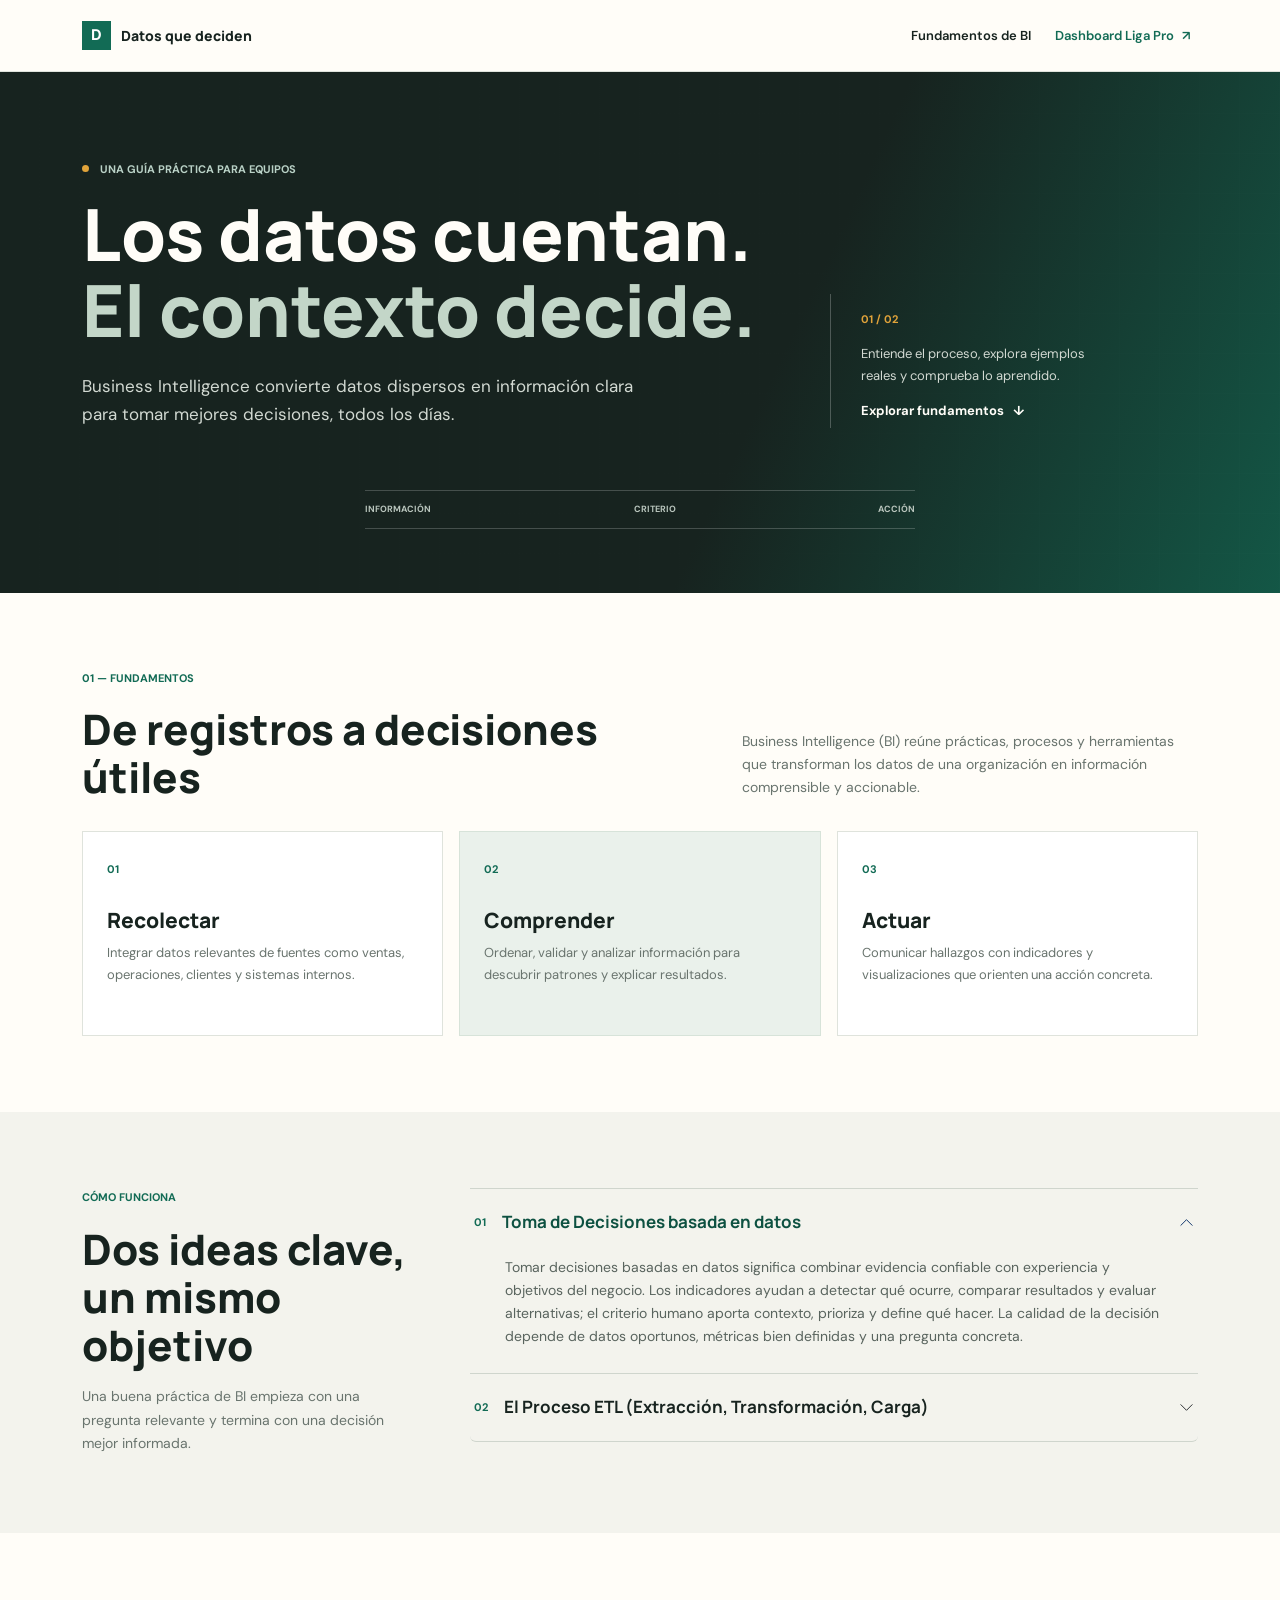
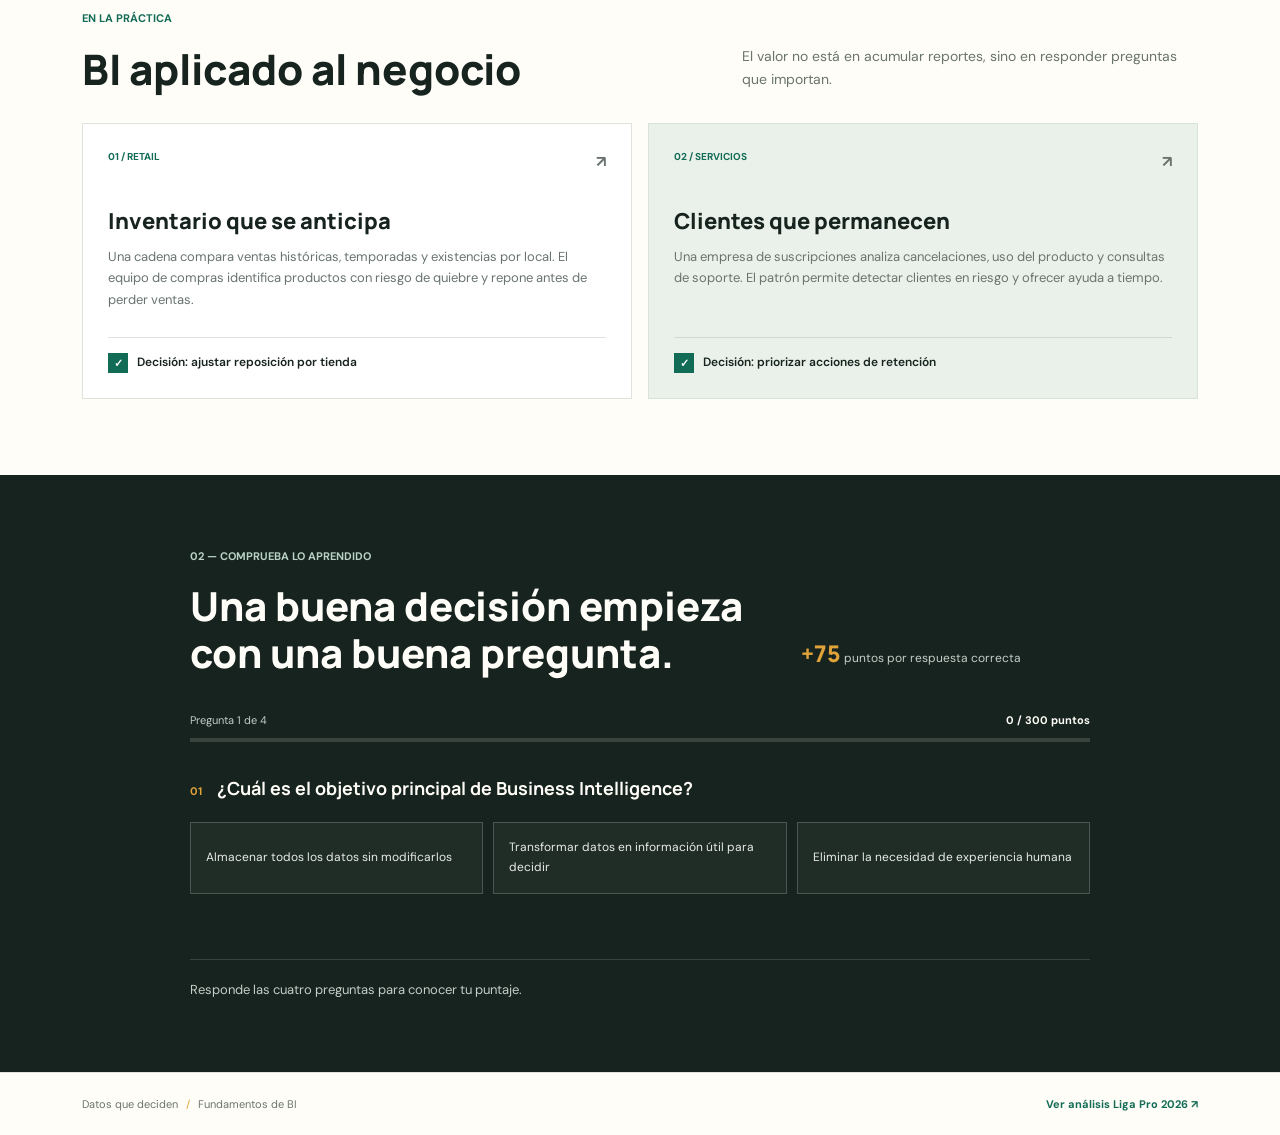
==== index.html @ 2548e0d4 "versión 1 del sitio web BI" ====
<!doctype html>
<html lang="es">
<head>
	<meta charset="utf-8">
	<meta name="viewport" content="width=device-width, initial-scale=1">
	<meta name="description" content="Aprende los fundamentos de Business Intelligence y pon a prueba tus conocimientos.">
	<title>Fundamentos de BI | Datos que deciden</title>
	<link rel="preconnect" href="https://fonts.googleapis.com">
	<link rel="preconnect" href="https://fonts.gstatic.com" crossorigin>
	<link href="https://fonts.googleapis.com/css2?family=DM+Sans:wght@400;500;600;700&family=Manrope:wght@400;500;600;700;800&display=swap" rel="stylesheet">
	<link href="https://cdn.jsdelivr.net/npm/bootstrap@5.3.3/dist/css/bootstrap.min.css" rel="stylesheet">
	<link href="css/style.css" rel="stylesheet">
</head>
<body>
	<!-- Navegación común para conectar teoría y análisis práctico. -->
	<nav class="navbar navbar-expand-lg site-nav">
		<div class="container">
			<a class="navbar-brand brand-mark" href="index.html"><span class="brand-symbol" aria-hidden="true">D</span> Datos que deciden</a>
			<button class="navbar-toggler" type="button" data-bs-toggle="collapse" data-bs-target="#mainNavigation" aria-controls="mainNavigation" aria-expanded="false" aria-label="Abrir navegación"><span class="navbar-toggler-icon"></span></button>
			<div class="collapse navbar-collapse" id="mainNavigation"><div class="navbar-nav ms-auto align-items-lg-center gap-lg-2">
				<a class="nav-link active" aria-current="page" href="index.html">Fundamentos de BI</a>
				<a class="nav-link nav-cta" href="dashboard.html">Dashboard Liga Pro <span aria-hidden="true">↗</span></a>
			</div></div>
		</div>
	</nav>

	<main>
		<!-- Apertura de la guía y orientación hacia los contenidos. -->
		<header class="hero-band">
			<div class="container hero-content">
				<p class="eyebrow"><span class="eyebrow-dot"></span> Una guía práctica para equipos</p>
				<div class="row align-items-end g-4">
					<div class="col-lg-8">
						<h1>Los datos cuentan.<br><span>El contexto decide.</span></h1>
						<p class="hero-copy">Business Intelligence convierte datos dispersos en información clara para tomar mejores decisiones, todos los días.</p>
					</div>
					<div class="col-lg-4 hero-aside"><span class="hero-index">01 / 02</span><p>Entiende el proceso, explora ejemplos reales y comprueba lo aprendido.</p><a class="text-link" href="#fundamentos">Explorar fundamentos <span aria-hidden="true">↓</span></a></div>
				</div>
			</div>
			<div class="hero-ruler" aria-hidden="true"><span>INFORMACIÓN</span><span>CRITERIO</span><span>ACCIÓN</span></div>
		</header>

		<!-- Vista general: recolectar, comprender y activar los datos. -->
		<section class="section-pad" id="fundamentos">
			<div class="container">
				<div class="section-heading row align-items-end g-3">
					<div class="col-lg-7"><p class="eyebrow">01 — Fundamentos</p><h2>De registros a decisiones útiles</h2></div>
					<p class="col-lg-5 section-intro">Business Intelligence (BI) reúne prácticas, procesos y herramientas que transforman los datos de una organización en información comprensible y accionable.</p>
				</div>
				<div class="row g-3 overview-grid">
					<div class="col-md-4"><article class="concept-card"><span class="concept-number">01</span><h3>Recolectar</h3><p>Integrar datos relevantes de fuentes como ventas, operaciones, clientes y sistemas internos.</p></article></div>
					<div class="col-md-4"><article class="concept-card concept-card-accent"><span class="concept-number">02</span><h3>Comprender</h3><p>Ordenar, validar y analizar información para descubrir patrones y explicar resultados.</p></article></div>
					<div class="col-md-4"><article class="concept-card"><span class="concept-number">03</span><h3>Actuar</h3><p>Comunicar hallazgos con indicadores y visualizaciones que orienten una acción concreta.</p></article></div>
				</div>
			</div>
		</section>

		<!-- Acordeón para profundizar en decisiones basadas en datos y ETL. -->
		<section class="section-pad section-tint" aria-labelledby="claves-title">
			<div class="container"><div class="row g-5">
				<div class="col-lg-4"><p class="eyebrow">Cómo funciona</p><h2 id="claves-title">Dos ideas clave, un mismo objetivo</h2><p class="section-intro mt-3">Una buena práctica de BI empieza con una pregunta relevante y termina con una decisión mejor informada.</p></div>
				<div class="col-lg-8"><div class="accordion bi-accordion" id="biAccordion">
					<div class="accordion-item">
						<h3 class="accordion-header" id="headingDecision"><button class="accordion-button" type="button" data-bs-toggle="collapse" data-bs-target="#decisionPanel" aria-expanded="true" aria-controls="decisionPanel"><span class="accordion-number">01</span> Toma de Decisiones basada en datos</button></h3>
						<div id="decisionPanel" class="accordion-collapse collapse show" aria-labelledby="headingDecision" data-bs-parent="#biAccordion"><div class="accordion-body">Tomar decisiones basadas en datos significa combinar evidencia confiable con experiencia y objetivos del negocio. Los indicadores ayudan a detectar qué ocurre, comparar resultados y evaluar alternativas; el criterio humano aporta contexto, prioriza y define qué hacer. La calidad de la decisión depende de datos oportunos, métricas bien definidas y una pregunta concreta.</div></div>
					</div>
					<div class="accordion-item">
						<h3 class="accordion-header" id="headingEtl"><button class="accordion-button collapsed" type="button" data-bs-toggle="collapse" data-bs-target="#etlPanel" aria-expanded="false" aria-controls="etlPanel"><span class="accordion-number">02</span> El Proceso ETL (Extracción, Transformación, Carga)</button></h3>
						<div id="etlPanel" class="accordion-collapse collapse" aria-labelledby="headingEtl" data-bs-parent="#biAccordion"><div class="accordion-body">
							<p>ETL prepara información de distintas fuentes para que pueda analizarse de forma coherente:</p>
							<ul class="etl-list mb-0"><li><strong>Extracción:</strong> se obtienen datos de sistemas como un CRM, archivos o bases transaccionales.</li><li><strong>Transformación:</strong> se corrigen inconsistencias, se normalizan formatos y se aplican reglas de negocio.</li><li><strong>Carga:</strong> los datos procesados se guardan en un destino analítico, como un almacén de datos.</li></ul>
							<p class="mt-3 mb-0">El resultado es una fuente más ordenada, comparable y útil para reportes y análisis.</p>
						</div></div>
					</div>
				</div></div>
			</div></div>
		</section>

		<!-- Dos ejemplos empresariales conectan BI con decisiones cotidianas. -->
		<section class="section-pad" aria-labelledby="ejemplos-title">
			<div class="container">
				<div class="section-heading row align-items-end g-3"><div class="col-lg-7"><p class="eyebrow">En la práctica</p><h2 id="ejemplos-title">BI aplicado al negocio</h2></div><p class="col-lg-5 section-intro">El valor no está en acumular reportes, sino en responder preguntas que importan.</p></div>
				<div class="row g-3 example-grid">
					<div class="col-md-6"><article class="example-card"><div class="example-topline"><span>01 / RETAIL</span><span aria-hidden="true">↗</span></div><h3>Inventario que se anticipa</h3><p>Una cadena compara ventas históricas, temporadas y existencias por local. El equipo de compras identifica productos con riesgo de quiebre y repone antes de perder ventas.</p><div class="example-result"><span class="result-mark" aria-hidden="true">✓</span> Decisión: ajustar reposición por tienda</div></article></div>
					<div class="col-md-6"><article class="example-card example-card-green"><div class="example-topline"><span>02 / SERVICIOS</span><span aria-hidden="true">↗</span></div><h3>Clientes que permanecen</h3><p>Una empresa de suscripciones analiza cancelaciones, uso del producto y consultas de soporte. El patrón permite detectar clientes en riesgo y ofrecer ayuda a tiempo.</p><div class="example-result"><span class="result-mark" aria-hidden="true">✓</span> Decisión: priorizar acciones de retención</div></article></div>
				</div>
			</div>
		</section>

		<!-- El script quiz.js valida respuestas, entrega puntos y gestiona reinicios. -->
		<section class="quiz-section" id="cuestionario" aria-labelledby="quiz-title">
			<div class="container"><div class="quiz-shell">
				<div class="quiz-heading row align-items-end g-3"><div class="col-lg-8"><p class="eyebrow">02 — Comprueba lo aprendido</p><h2 id="quiz-title">Una buena decisión empieza con una buena pregunta.</h2></div><p class="col-lg-4 quiz-points"><span>+75</span> puntos por respuesta correcta</p></div>
				<div class="quiz-progress-wrap"><div class="d-flex justify-content-between quiz-progress-label"><span id="progressText">Pregunta 1 de 4</span><span id="scoreText">0 / 300 puntos</span></div><div class="progress" role="progressbar" aria-label="Progreso del cuestionario" aria-valuemin="0" aria-valuemax="4" aria-valuenow="0"><div class="progress-bar" id="quizProgress" style="width: 0%"></div></div></div>
				<div id="quizQuestions" class="quiz-questions">
					<fieldset class="quiz-question" data-question="0"><legend><span class="question-number">01</span> ¿Cuál es el objetivo principal de Business Intelligence?</legend><div class="answer-list"><button class="answer-option" type="button" data-answer="a">Almacenar todos los datos sin modificarlos</button><button class="answer-option" type="button" data-answer="b">Transformar datos en información útil para decidir</button><button class="answer-option" type="button" data-answer="c">Eliminar la necesidad de experiencia humana</button></div><p class="answer-feedback" aria-live="polite"></p></fieldset>
					<fieldset class="quiz-question" data-question="1" hidden><legend><span class="question-number">02</span> ¿Qué ocurre durante la fase de transformación en ETL?</legend><div class="answer-list"><button class="answer-option" type="button" data-answer="a">Se corrigen y estandarizan los datos</button><button class="answer-option" type="button" data-answer="b">Se visualizan los resultados finales</button><button class="answer-option" type="button" data-answer="c">Se extraen los datos de sus fuentes</button></div><p class="answer-feedback" aria-live="polite"></p></fieldset>
					<fieldset class="quiz-question" data-question="2" hidden><legend><span class="question-number">03</span> ¿Qué aporta el criterio humano a una decisión basada en datos?</legend><div class="answer-list"><button class="answer-option" type="button" data-answer="a">Reemplaza la necesidad de métricas</button><button class="answer-option" type="button" data-answer="b">Agrega contexto y define prioridades</button><button class="answer-option" type="button" data-answer="c">Garantiza que todos los datos sean correctos</button></div><p class="answer-feedback" aria-live="polite"></p></fieldset>
					<fieldset class="quiz-question" data-question="3" hidden><legend><span class="question-number">04</span> ¿Qué decisión podría apoyar un análisis BI en retail?</legend><div class="answer-list"><button class="answer-option" type="button" data-answer="a">Cambiar todos los precios cada día</button><button class="answer-option" type="button" data-answer="b">Reponer productos según ventas y existencias</button><button class="answer-option" type="button" data-answer="c">Evitar medir el comportamiento de ventas</button></div><p class="answer-feedback" aria-live="polite"></p></fieldset>
				</div>
				<div class="quiz-footer d-flex flex-wrap align-items-center justify-content-between gap-3"><p id="quizResult" class="quiz-result mb-0" aria-live="polite">Responde las cuatro preguntas para conocer tu puntaje.</p><button type="button" class="btn btn-quiz" id="restartQuiz" hidden>Volver a intentarlo <span aria-hidden="true">↻</span></button></div>
			</div></div>
		</section>
	</main>

	<!-- Pie de página y carga de Bootstrap y la lógica del cuestionario. -->
	<footer class="site-footer"><div class="container d-flex flex-wrap justify-content-between gap-2"><span>Datos que deciden <span class="footer-separator">/</span> Fundamentos de BI</span><a href="dashboard.html">Ver análisis Liga Pro 2026 <span aria-hidden="true">↗</span></a></div></footer>
	<script src="https://cdn.jsdelivr.net/npm/bootstrap@5.3.3/dist/js/bootstrap.bundle.min.js"></script>
	<script src="js/quiz.js"></script>
</body>
</html>
---- css/style.css ----
:root {
  --ink: #17231f;
  --muted: #69746e;
  --paper: #fffdf8;
  --surface: #f3f3ed;
  --line: #dfe3dc;
  --green: #126b55;
  --green-dark: #0d5141;
  --red: #d9432f;
  --gold: #e0a33a;
  --font-display: 'Manrope', sans-serif;
  --font-body: 'DM Sans', sans-serif;
}

* { box-sizing: border-box; }
html { scroll-behavior: smooth; }
body { background: var(--paper); color: var(--ink); font-family: var(--font-body); font-size: 15px; line-height: 1.65; }
h1, h2, h3, .navbar-brand { font-family: var(--font-display); }

/* Navegación común y firma visual del sitio. */
.site-nav { min-height: 72px; background: var(--paper); border-bottom: 1px solid var(--line); }
.brand-mark { display: inline-flex; align-items: center; gap: 10px; color: var(--ink); font-size: 14px; font-weight: 800; }
.brand-mark:hover { color: var(--green); }
.brand-symbol { display: inline-grid; width: 29px; height: 29px; place-items: center; background: var(--green); color: white; font-family: var(--font-display); font-size: 15px; font-weight: 800; }
.site-nav .nav-link { padding: 10px 13px; color: var(--muted); font-size: 13px; font-weight: 600; }
.site-nav .nav-link:hover, .site-nav .nav-link.active { color: var(--ink); }
.site-nav .nav-cta { color: var(--green); }
.site-nav .nav-cta span { margin-left: 5px; }

/* Banda editorial de apertura y sus elementos de orientación. */
.hero-band { position: relative; overflow: hidden; padding: 88px 0 64px; background-color: #17231f; background-image: linear-gradient(115deg, rgba(23,35,31,.98) 10%, rgba(23,35,31,.92) 60%, rgba(18,107,85,.72)), repeating-linear-gradient(0deg, transparent, transparent 39px, rgba(255,255,255,.045) 40px), repeating-linear-gradient(90deg, transparent, transparent 39px, rgba(255,255,255,.045) 40px); color: var(--paper); }
.hero-content { position: relative; z-index: 1; }
.eyebrow { margin: 0 0 18px; color: var(--green); font-size: 11px; font-weight: 700; letter-spacing: 0; text-transform: uppercase; }
.hero-band .eyebrow, .dashboard-header .eyebrow, .quiz-shell .eyebrow { color: #b9d1c6; }
.eyebrow-dot { display: inline-block; width: 7px; height: 7px; margin: 0 8px 1px 0; border-radius: 50%; background: var(--gold); }
.hero-band h1 { max-width: 800px; margin: 0; font-size: 72px; font-weight: 800; line-height: 1.06; }
.hero-band h1 span { color: #c3d6c8; }
.hero-copy { max-width: 590px; margin: 23px 0 0; color: #d2d9d2; font-size: 17px; }
.hero-aside { padding: 12px 8px 5px 30px; border-left: 1px solid rgba(255,255,255,.24); }
.hero-index { color: var(--gold); font-size: 11px; font-weight: 700; }
.hero-aside p { max-width: 250px; margin: 12px 0; color: #d2d9d2; font-size: 13px; }
.text-link { color: var(--paper); font-size: 13px; font-weight: 700; text-decoration: none; }
.text-link:hover { color: #c3d6c8; }
.text-link span { margin-left: 6px; }
.hero-ruler { display: flex; justify-content: space-between; max-width: 550px; margin: 62px auto 0; padding: 11px 0; border-top: 1px solid rgba(255,255,255,.2); border-bottom: 1px solid rgba(255,255,255,.2); color: #b9c5bd; font-size: 9px; font-weight: 700; letter-spacing: 0; }

/* Secciones teóricas, tarjetas y acordeón de Bootstrap. */
.section-pad { padding: 76px 0; }
.section-tint { background: var(--surface); }
.section-heading { margin-bottom: 30px; }
.section-heading h2, .section-tint h2 { max-width: 620px; margin: 0; font-size: 42px; font-weight: 800; line-height: 1.15; }
.section-intro { margin-bottom: 2px; color: var(--muted); font-size: 14px; }
.concept-card { height: 100%; min-height: 205px; padding: 24px; border: 1px solid var(--line); background: white; }
.concept-card-accent { border-color: #d7e3d9; background: #eaf1eb; }
.concept-number { color: var(--green); font-size: 11px; font-weight: 700; }
.concept-card h3 { margin: 27px 0 9px; font-size: 21px; font-weight: 800; }
.concept-card p { max-width: 300px; margin: 0; color: var(--muted); font-size: 13px; }
.bi-accordion { border-top: 1px solid #cfd5cd; }
.bi-accordion .accordion-item { border: 0; border-bottom: 1px solid #cfd5cd; background: transparent; }
.bi-accordion .accordion-button { gap: 16px; padding: 23px 4px; background: transparent; box-shadow: none; color: var(--ink); font-family: var(--font-display); font-size: 17px; font-weight: 700; }
.bi-accordion .accordion-button:not(.collapsed) { color: var(--green-dark); }
.bi-accordion .accordion-button::after { width: 15px; height: 15px; background-size: 15px; }
.accordion-number { color: var(--green); font-family: var(--font-body); font-size: 11px; }
.bi-accordion .accordion-body { padding: 0 35px 25px; color: #59645e; font-size: 14px; }
.etl-list { padding-left: 20px; }
.etl-list li { margin-top: 8px; }
.etl-list strong { color: var(--ink); }
.example-card { height: 100%; padding: 25px; border: 1px solid var(--line); background: white; }
.example-card-green { border-color: #d7e3d9; background: #eaf1eb; }
.example-topline { display: flex; justify-content: space-between; color: var(--green); font-size: 10px; font-weight: 700; letter-spacing: 0; }
.example-topline span:last-child { color: var(--muted); font-size: 16px; }
.example-card h3 { margin: 32px 0 12px; font-size: 22px; font-weight: 800; }
.example-card p { min-height: 75px; color: var(--muted); font-size: 13px; }
.example-result { display: flex; align-items: center; gap: 9px; padding-top: 15px; border-top: 1px solid rgba(23,35,31,.12); color: var(--ink); font-size: 12px; font-weight: 600; }
.result-mark { display: inline-grid; width: 20px; height: 20px; place-items: center; background: var(--green); color: white; font-size: 11px; }

/* Cuestionario accesible, con estados visuales diferenciados. */
.quiz-section { padding: 72px 0; background: #17231f; }
.quiz-shell { max-width: 900px; margin: 0 auto; }
.quiz-shell h2 { max-width: 650px; margin: 0; color: var(--paper); font-size: 40px; font-weight: 800; line-height: 1.17; }
.quiz-points { margin-bottom: 4px; color: #c4cec7; font-size: 12px; }
.quiz-points span { color: var(--gold); font-family: var(--font-display); font-size: 23px; font-weight: 800; }
.quiz-progress-wrap { margin: 34px 0 32px; }
.quiz-progress-label { margin-bottom: 9px; color: #c4cec7; font-size: 11px; }
.quiz-progress-label span:last-child { color: var(--paper); font-weight: 700; }
.quiz-progress-wrap .progress { height: 4px; border-radius: 0; background: #39443e; }
.quiz-progress-wrap .progress-bar { background: var(--gold); transition: width .35s ease; }
.quiz-question { margin: 0; padding: 0; border: 0; }
.quiz-question legend { float: none; width: auto; margin-bottom: 18px; color: var(--paper); font-family: var(--font-display); font-size: 18px; font-weight: 700; }
.question-number { display: inline-block; margin-right: 11px; color: var(--gold); font-family: var(--font-body); font-size: 11px; }
.answer-list { display: grid; grid-template-columns: repeat(3, minmax(0, 1fr)); gap: 10px; }
.answer-option { min-height: 72px; padding: 13px 15px; border: 1px solid #4a5750; border-radius: 0; background: #202d27; color: #e8ece8; text-align: left; font: inherit; font-size: 12px; transition: background-color .18s ease, border-color .18s ease; }
.answer-option:hover:not(:disabled) { border-color: #a9c4b5; background: #2b3b33; }
.answer-option:focus-visible { outline: 2px solid var(--gold); outline-offset: 2px; }
.answer-option:disabled { cursor: default; opacity: .72; }
.answer-option.answer-correct { border-color: #65b88b; background: #174c39; color: #e8fff1; opacity: 1; }
.answer-option.answer-incorrect { border-color: #e17868; background: #602f2a; color: #fff1ef; opacity: 1; }
.answer-feedback { min-height: 25px; margin: 11px 0 2px; font-size: 12px; }
.feedback-correct { color: #8cdaa9; }
.feedback-incorrect { color: #ff9e8e; }
.quiz-footer { margin-top: 27px; padding-top: 19px; border-top: 1px solid #39443e; }
.quiz-result { color: #c4cec7; font-size: 13px; }
.quiz-result-complete { color: var(--paper); font-weight: 700; }
.btn-quiz { border: 1px solid #a9c4b5; border-radius: 0; color: var(--paper); font-size: 12px; font-weight: 700; }
.btn-quiz:hover { border-color: var(--paper); background: var(--paper); color: var(--ink); }
.btn-quiz span { margin-left: 6px; }
.site-footer { padding: 22px 0; border-top: 1px solid var(--line); background: var(--paper); color: var(--muted); font-size: 11px; }
.site-footer a { color: var(--green); font-weight: 700; text-decoration: none; }
.site-footer a:hover { color: var(--green-dark); }
.footer-separator { padding: 0 5px; color: var(--gold); }

/* Estilos específicos del panel de análisis deportivo. */
.dashboard-page { background: #f4f4ef; }
.dashboard-header { padding: 38px 0 43px; background-color: #17231f; background-image: repeating-linear-gradient(0deg, transparent, transparent 39px, rgba(255,255,255,.035) 40px), repeating-linear-gradient(90deg, transparent, transparent 39px, rgba(255,255,255,.035) 40px); color: var(--paper); }
.dashboard-topline { display: flex; align-items: center; justify-content: space-between; gap: 16px; margin-bottom: 28px; }
.dashboard-header .eyebrow { margin: 0; }
.topline-divider { margin: 0 8px; color: #68766e; }
.data-badge { padding: 5px 8px; border: 1px solid rgba(224,163,58,.55); color: #f0c36e; font-size: 9px; font-weight: 700; letter-spacing: 0; white-space: nowrap; }
.data-badge span { margin-right: 5px; font-size: 7px; }
.dashboard-kicker { margin: 0 0 6px; color: #b9d1c6; font-size: 11px; font-weight: 700; letter-spacing: 0; }
.dashboard-kicker span { margin-left: 5px; color: var(--gold); }
.dashboard-header h1 { margin: 0; font-size: 50px; font-weight: 800; line-height: 1.1; }
.dashboard-subtitle { max-width: 580px; margin: 13px 0 0; color: #c4cec7; font-size: 14px; }
.dashboard-period { padding-left: 25px; border-left: 1px solid #435149; }
.dashboard-period span, .dashboard-period small { display: block; color: #aab8af; font-size: 10px; }
.dashboard-period strong { display: block; margin: 4px 0; color: var(--paper); font-family: var(--font-display); font-size: 15px; }
.dashboard-period strong span { display: inline; margin-left: 6px; color: var(--gold); font-size: 14px; }
.dashboard-content { padding-top: 28px; padding-bottom: 50px; }
.kpi-row { margin-bottom: 18px; }
.kpi-block { min-height: 120px; padding: 17px 18px; border-top: 2px solid var(--green); background: white; }
.kpi-label { display: block; color: var(--muted); font-size: 9px; font-weight: 700; letter-spacing: 0; }
.kpi-value { display: block; margin-top: 12px; color: var(--ink); font-family: var(--font-display); font-size: 21px; font-weight: 800; line-height: 1.15; }
.kpi-value small { color: var(--muted); font-family: var(--font-body); font-size: 12px; font-weight: 600; }
.kpi-note { display: block; margin-top: 7px; color: var(--muted); font-size: 10px; }
.trend-up { color: var(--green); font-weight: 700; }
.charts-grid { --bs-gutter-y: 14px; }
.chart-panel { height: 100%; padding: 20px; background: white; }
.chart-panel-large { min-height: 350px; }
.chart-heading { display: flex; align-items: flex-start; justify-content: space-between; gap: 10px; }
.chart-overline { margin: 0 0 5px; color: var(--green); font-size: 9px; font-weight: 700; letter-spacing: 0; }
.chart-heading h2 { margin: 0; font-size: 19px; font-weight: 800; }
.chart-unit { padding-top: 4px; color: var(--muted); font-size: 9px; font-weight: 700; white-space: nowrap; }
.chart-canvas-wrap { position: relative; width: 100%; }
.chart-bar-wrap, .chart-line-wrap { height: 235px; margin-top: 17px; }
.chart-footnote { margin: 12px 0 0; color: var(--muted); font-size: 10px; }
.probability-panel { min-height: 285px; }
.probability-content { margin-top: 5px; }
.chart-doughnut-wrap { width: min(100%, 215px); height: 190px; margin: 0 auto; }
.probability-legend { display: grid; grid-template-columns: repeat(2, minmax(0, 1fr)); column-gap: 24px; }
.legend-item { display: flex; align-items: center; gap: 9px; min-width: 0; padding: 10px 0; border-bottom: 1px solid #edf0ea; }
.legend-swatch { flex: 0 0 9px; width: 9px; height: 9px; background: var(--swatch-color); }
.legend-team { overflow: hidden; flex: 1; color: #56615b; font-size: 11px; text-overflow: ellipsis; white-space: nowrap; }
.legend-item strong { color: var(--ink); font-family: var(--font-display); font-size: 13px; }
.dashboard-disclaimer { margin: 17px 0 0; color: var(--muted); font-size: 10px; text-align: right; }

@media (max-width: 767.98px) {
  .hero-band { padding: 60px 0 42px; }
  .hero-band h1 { font-size: 42px; }
  .hero-copy { font-size: 15px; }
  .hero-aside { padding: 18px 0 0; border-top: 1px solid rgba(255,255,255,.24); border-left: 0; }
  .hero-aside p { max-width: 380px; }
  .hero-ruler { margin-top: 42px; }
  .section-pad { padding: 55px 0; }
  .section-heading h2, .section-tint h2 { font-size: 32px; }
  .concept-card { min-height: 180px; }
  .concept-card h3 { margin-top: 20px; }
  .bi-accordion .accordion-button { align-items: flex-start; font-size: 15px; }
  .bi-accordion .accordion-button::after { flex: 0 0 15px; margin-top: 4px; }
  .bi-accordion .accordion-body { padding-left: 29px; }
  .example-card p { min-height: 0; }
  .quiz-section { padding: 55px 0; }
  .quiz-shell h2 { font-size: 31px; }
  .answer-list { grid-template-columns: 1fr; gap: 8px; }
  .answer-option { min-height: 54px; }
  .dashboard-header { padding: 29px 0 33px; }
  .dashboard-topline { align-items: flex-start; }
  .dashboard-header h1 { font-size: 37px; }
  .dashboard-period { padding: 13px 0 0; border-top: 1px solid #435149; border-left: 0; }
  .kpi-block { min-height: 112px; padding: 13px; }
  .kpi-value { font-size: 17px; }
  .chart-panel-large { min-height: 325px; }
  .chart-bar-wrap, .chart-line-wrap { height: 218px; }
  .probability-legend { column-gap: 14px; }
  .dashboard-disclaimer { text-align: left; }
}

@media (prefers-reduced-motion: reduce) {
  html { scroll-behavior: auto; }
  *, *::before, *::after { transition-duration: .01ms !important; animation-duration: .01ms !important; }
}
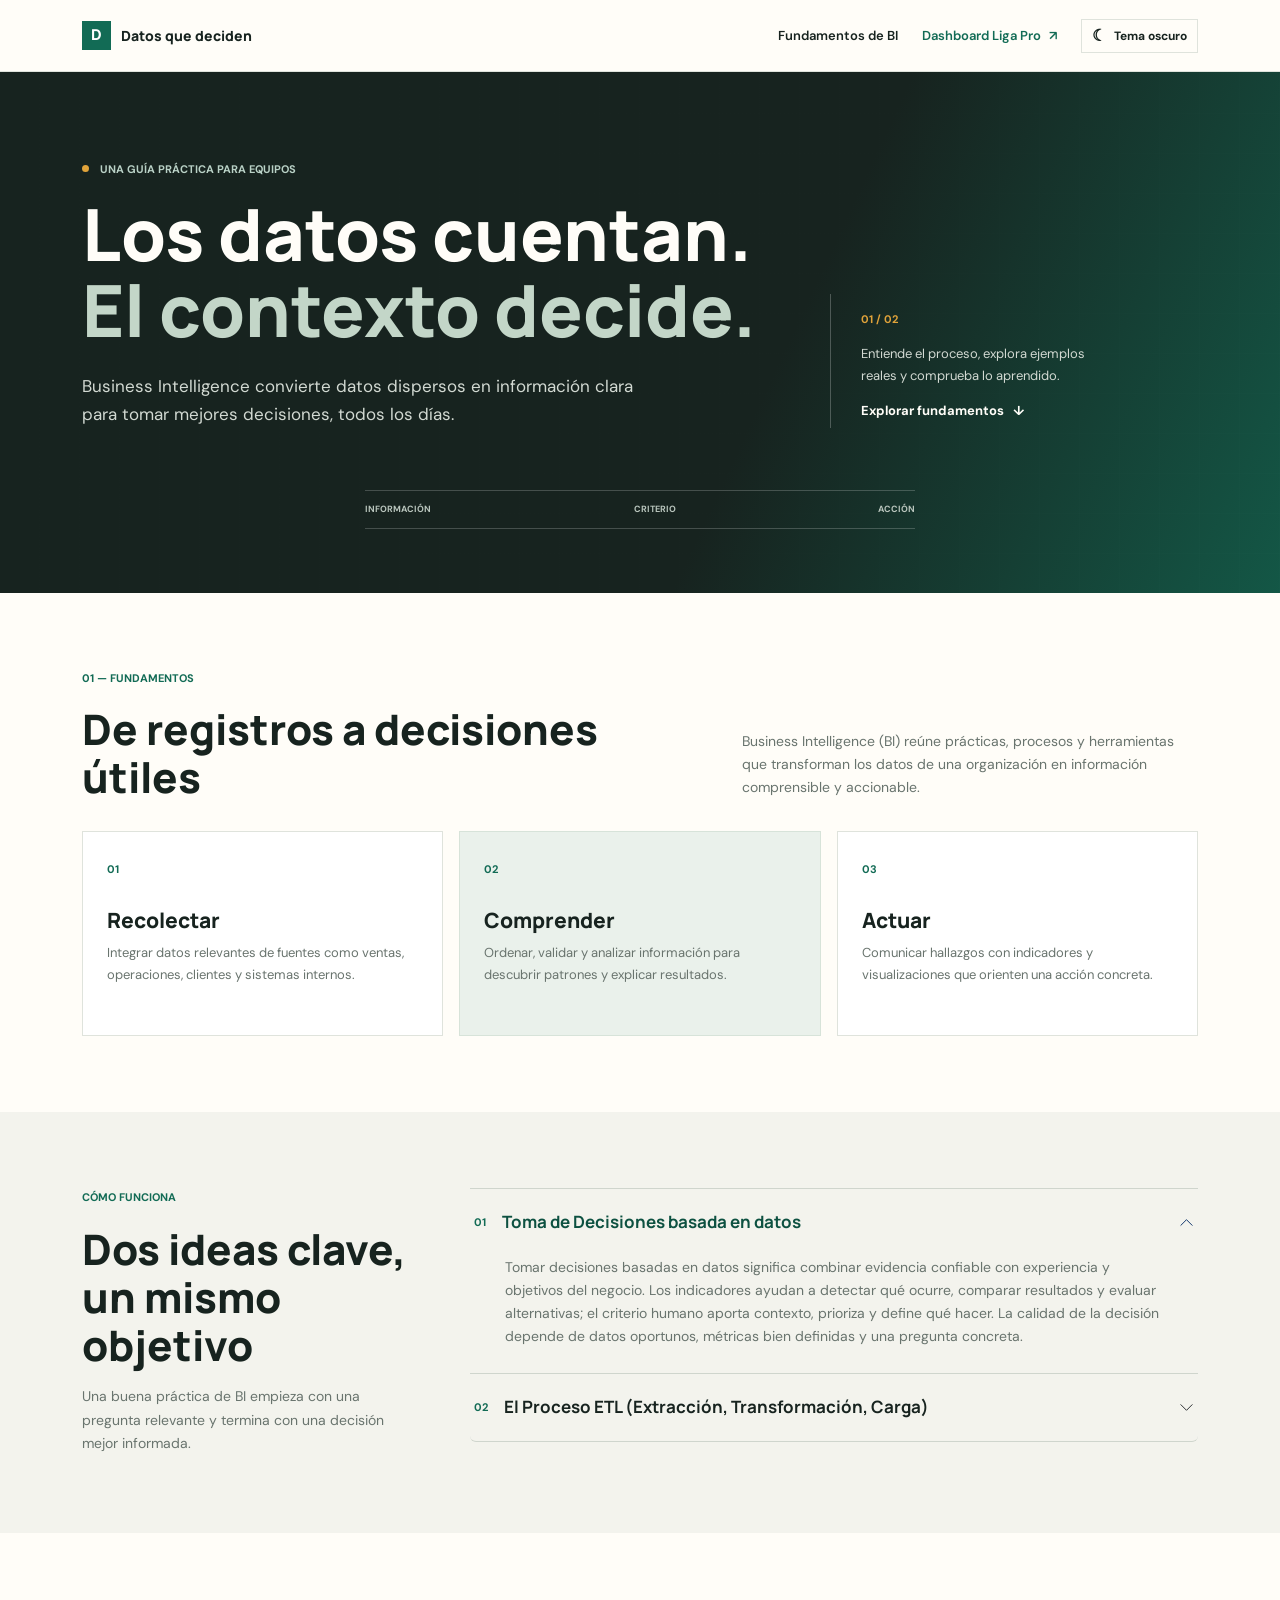
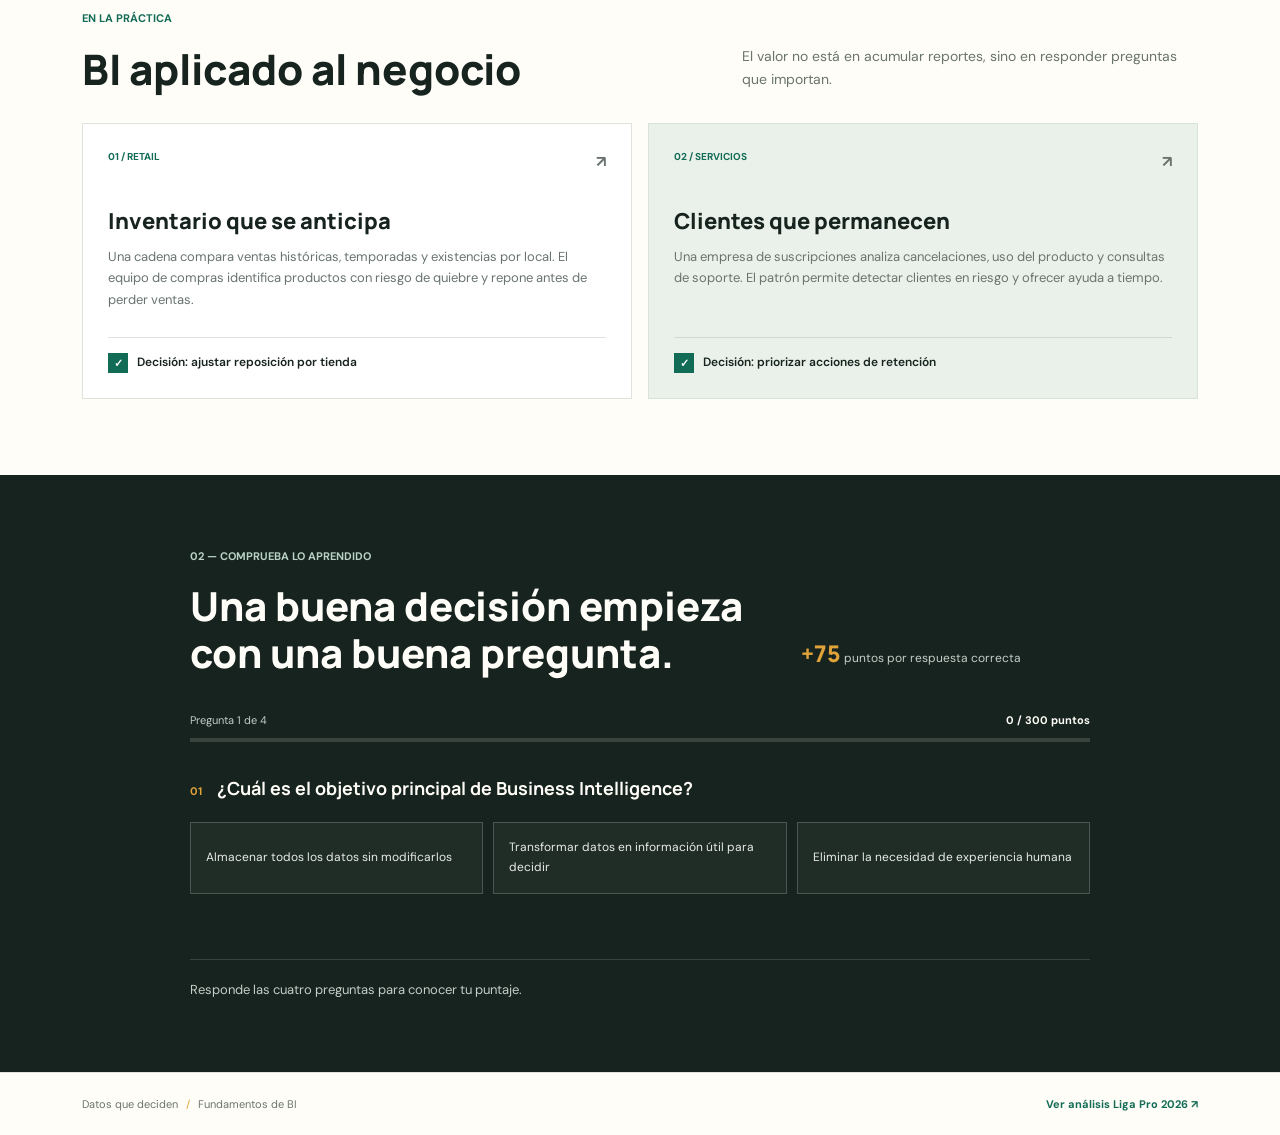
==== commit 87fe123f: "se incluyó un botón selector de temas y una función para exportar reportes" ====
--- a/index.html
+++ b/index.html
@@ -10,6 +10,7 @@
 	<link href="https://fonts.googleapis.com/css2?family=DM+Sans:wght@400;500;600;700&family=Manrope:wght@400;500;600;700;800&display=swap" rel="stylesheet">
 	<link href="https://cdn.jsdelivr.net/npm/bootstrap@5.3.3/dist/css/bootstrap.min.css" rel="stylesheet">
 	<link href="css/style.css" rel="stylesheet">
+	<script src="js/theme.js"></script>
 </head>
 <body>
 	<!-- Navegación común para conectar teoría y análisis práctico. -->
@@ -20,6 +21,7 @@
 			<div class="collapse navbar-collapse" id="mainNavigation"><div class="navbar-nav ms-auto align-items-lg-center gap-lg-2">
 				<a class="nav-link active" aria-current="page" href="index.html">Fundamentos de BI</a>
 				<a class="nav-link nav-cta" href="dashboard.html">Dashboard Liga Pro <span aria-hidden="true">↗</span></a>
+				<button class="btn btn-theme ms-lg-2" type="button" data-theme-toggle aria-label="Cambiar a tema oscuro" aria-pressed="false"><span class="theme-icon" aria-hidden="true">☾</span><span class="theme-label">Tema oscuro</span></button>
 			</div></div>
 		</div>
 	</nav>
--- a/css/style.css
+++ b/css/style.css
@@ -3,13 +3,32 @@
   --muted: #69746e;
   --paper: #fffdf8;
   --surface: #f3f3ed;
+  --card: #ffffff;
   --line: #dfe3dc;
   --green: #126b55;
   --green-dark: #0d5141;
   --red: #d9432f;
   --gold: #e0a33a;
+  --chart-axis: #6e7772;
+  --chart-grid: #e7eae5;
+  --chart-tooltip: #17231f;
   --font-display: 'Manrope', sans-serif;
   --font-body: 'DM Sans', sans-serif;
+}
+
+html[data-theme="dark"] {
+  color-scheme: dark;
+  --ink: #edf2ee;
+  --muted: #a3afa7;
+  --paper: #141b17;
+  --surface: #1d2822;
+  --card: #222e27;
+  --line: #35433b;
+  --green: #66b99c;
+  --green-dark: #87cdb0;
+  --chart-axis: #b5c0b8;
+  --chart-grid: #3a4840;
+  --chart-tooltip: #0a100d;
 }
 
 * { box-sizing: border-box; }
@@ -26,6 +45,10 @@
 .site-nav .nav-link:hover, .site-nav .nav-link.active { color: var(--ink); }
 .site-nav .nav-cta { color: var(--green); }
 .site-nav .nav-cta span { margin-left: 5px; }
+.btn-theme { display: inline-flex; align-items: center; gap: 8px; padding: 7px 10px; border: 1px solid var(--line); border-radius: 0; background: transparent; color: var(--ink); font-size: 12px; font-weight: 700; white-space: nowrap; }
+.btn-theme:hover { border-color: var(--green); background: var(--surface); color: var(--green); }
+.theme-icon { font-size: 16px; line-height: 1; }
+html[data-theme="dark"] .navbar-toggler-icon { filter: invert(.9); }
 
 /* Banda editorial de apertura y sus elementos de orientación. */
 .hero-band { position: relative; overflow: hidden; padding: 88px 0 64px; background-color: #17231f; background-image: linear-gradient(115deg, rgba(23,35,31,.98) 10%, rgba(23,35,31,.92) 60%, rgba(18,107,85,.72)), repeating-linear-gradient(0deg, transparent, transparent 39px, rgba(255,255,255,.045) 40px), repeating-linear-gradient(90deg, transparent, transparent 39px, rgba(255,255,255,.045) 40px); color: var(--paper); }
@@ -50,7 +73,7 @@
 .section-heading { margin-bottom: 30px; }
 .section-heading h2, .section-tint h2 { max-width: 620px; margin: 0; font-size: 42px; font-weight: 800; line-height: 1.15; }
 .section-intro { margin-bottom: 2px; color: var(--muted); font-size: 14px; }
-.concept-card { height: 100%; min-height: 205px; padding: 24px; border: 1px solid var(--line); background: white; }
+.concept-card { height: 100%; min-height: 205px; padding: 24px; border: 1px solid var(--line); background: var(--card); }
 .concept-card-accent { border-color: #d7e3d9; background: #eaf1eb; }
 .concept-number { color: var(--green); font-size: 11px; font-weight: 700; }
 .concept-card h3 { margin: 27px 0 9px; font-size: 21px; font-weight: 800; }
@@ -61,11 +84,11 @@
 .bi-accordion .accordion-button:not(.collapsed) { color: var(--green-dark); }
 .bi-accordion .accordion-button::after { width: 15px; height: 15px; background-size: 15px; }
 .accordion-number { color: var(--green); font-family: var(--font-body); font-size: 11px; }
-.bi-accordion .accordion-body { padding: 0 35px 25px; color: #59645e; font-size: 14px; }
+.bi-accordion .accordion-body { padding: 0 35px 25px; color: var(--muted); font-size: 14px; }
 .etl-list { padding-left: 20px; }
 .etl-list li { margin-top: 8px; }
 .etl-list strong { color: var(--ink); }
-.example-card { height: 100%; padding: 25px; border: 1px solid var(--line); background: white; }
+.example-card { height: 100%; padding: 25px; border: 1px solid var(--line); background: var(--card); }
 .example-card-green { border-color: #d7e3d9; background: #eaf1eb; }
 .example-topline { display: flex; justify-content: space-between; color: var(--green); font-size: 10px; font-weight: 700; letter-spacing: 0; }
 .example-topline span:last-child { color: var(--muted); font-size: 16px; }
@@ -110,7 +133,7 @@
 .footer-separator { padding: 0 5px; color: var(--gold); }
 
 /* Estilos específicos del panel de análisis deportivo. */
-.dashboard-page { background: #f4f4ef; }
+.dashboard-page { background: var(--surface); }
 .dashboard-header { padding: 38px 0 43px; background-color: #17231f; background-image: repeating-linear-gradient(0deg, transparent, transparent 39px, rgba(255,255,255,.035) 40px), repeating-linear-gradient(90deg, transparent, transparent 39px, rgba(255,255,255,.035) 40px); color: var(--paper); }
 .dashboard-topline { display: flex; align-items: center; justify-content: space-between; gap: 16px; margin-bottom: 28px; }
 .dashboard-header .eyebrow { margin: 0; }
@@ -126,15 +149,21 @@
 .dashboard-period strong { display: block; margin: 4px 0; color: var(--paper); font-family: var(--font-display); font-size: 15px; }
 .dashboard-period strong span { display: inline; margin-left: 6px; color: var(--gold); font-size: 14px; }
 .dashboard-content { padding-top: 28px; padding-bottom: 50px; }
+.dashboard-toolbar { margin-bottom: 18px; padding: 0 0 15px; border-bottom: 1px solid var(--line); }
+.toolbar-caption { color: var(--muted); font-size: 11px; }
+.btn-export { padding: 8px 12px; border: 1px solid var(--line); border-radius: 0; background: var(--card); color: var(--ink); font-size: 11px; font-weight: 700; }
+.btn-export:hover { border-color: var(--green); background: var(--green); color: #ffffff; }
+.btn-export span { margin-right: 5px; color: var(--green); }
+.btn-export:hover span { color: #ffffff; }
 .kpi-row { margin-bottom: 18px; }
-.kpi-block { min-height: 120px; padding: 17px 18px; border-top: 2px solid var(--green); background: white; }
+.kpi-block { min-height: 120px; padding: 17px 18px; border-top: 2px solid var(--green); background: var(--card); }
 .kpi-label { display: block; color: var(--muted); font-size: 9px; font-weight: 700; letter-spacing: 0; }
 .kpi-value { display: block; margin-top: 12px; color: var(--ink); font-family: var(--font-display); font-size: 21px; font-weight: 800; line-height: 1.15; }
 .kpi-value small { color: var(--muted); font-family: var(--font-body); font-size: 12px; font-weight: 600; }
 .kpi-note { display: block; margin-top: 7px; color: var(--muted); font-size: 10px; }
 .trend-up { color: var(--green); font-weight: 700; }
 .charts-grid { --bs-gutter-y: 14px; }
-.chart-panel { height: 100%; padding: 20px; background: white; }
+.chart-panel { height: 100%; padding: 20px; background: var(--card); }
 .chart-panel-large { min-height: 350px; }
 .chart-heading { display: flex; align-items: flex-start; justify-content: space-between; gap: 10px; }
 .chart-overline { margin: 0 0 5px; color: var(--green); font-size: 9px; font-weight: 700; letter-spacing: 0; }
@@ -147,11 +176,14 @@
 .probability-content { margin-top: 5px; }
 .chart-doughnut-wrap { width: min(100%, 215px); height: 190px; margin: 0 auto; }
 .probability-legend { display: grid; grid-template-columns: repeat(2, minmax(0, 1fr)); column-gap: 24px; }
-.legend-item { display: flex; align-items: center; gap: 9px; min-width: 0; padding: 10px 0; border-bottom: 1px solid #edf0ea; }
+.legend-item { display: flex; align-items: center; gap: 9px; min-width: 0; padding: 10px 0; border-bottom: 1px solid var(--line); }
 .legend-swatch { flex: 0 0 9px; width: 9px; height: 9px; background: var(--swatch-color); }
 .legend-team { overflow: hidden; flex: 1; color: #56615b; font-size: 11px; text-overflow: ellipsis; white-space: nowrap; }
 .legend-item strong { color: var(--ink); font-family: var(--font-display); font-size: 13px; }
 .dashboard-disclaimer { margin: 17px 0 0; color: var(--muted); font-size: 10px; text-align: right; }
+
+html[data-theme="dark"] .concept-card-accent,
+html[data-theme="dark"] .example-card-green { border-color: #3d5547; background: #26392f; }
 
 @media (max-width: 767.98px) {
   .hero-band { padding: 60px 0 42px; }
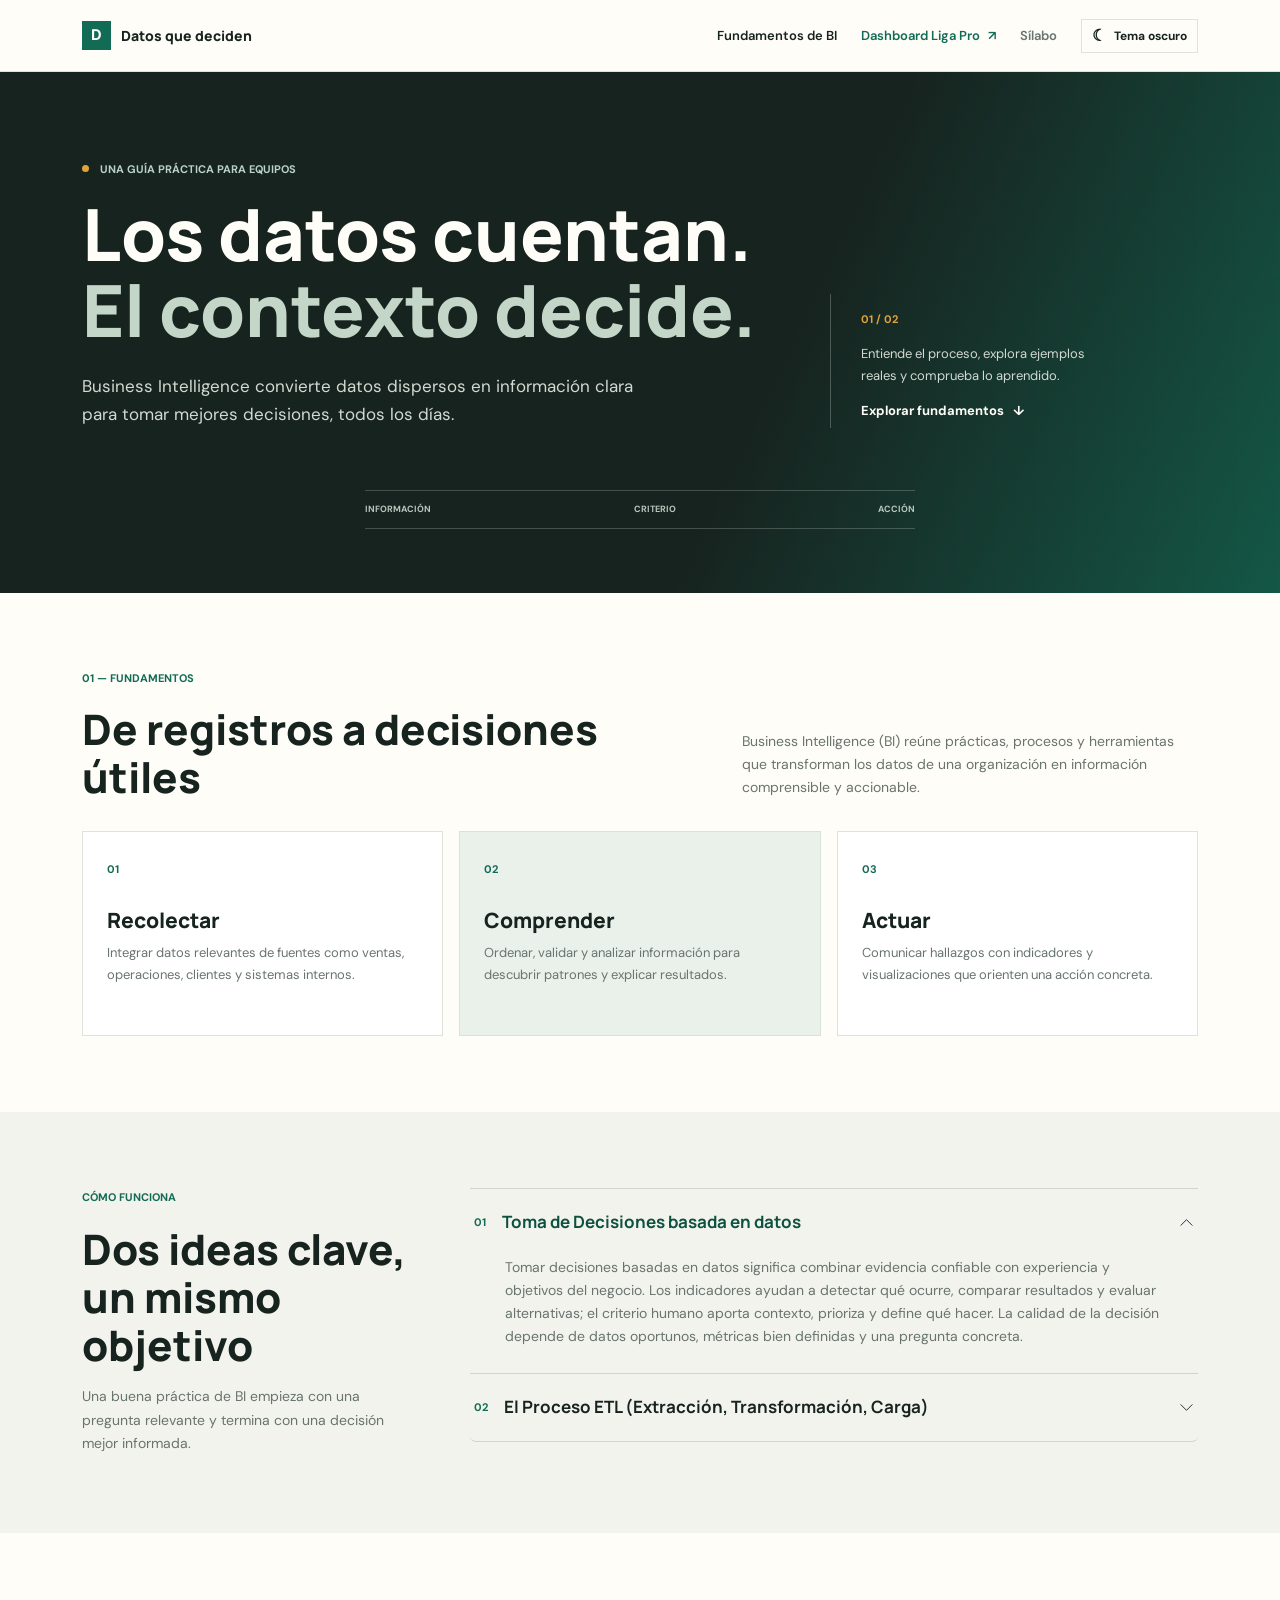
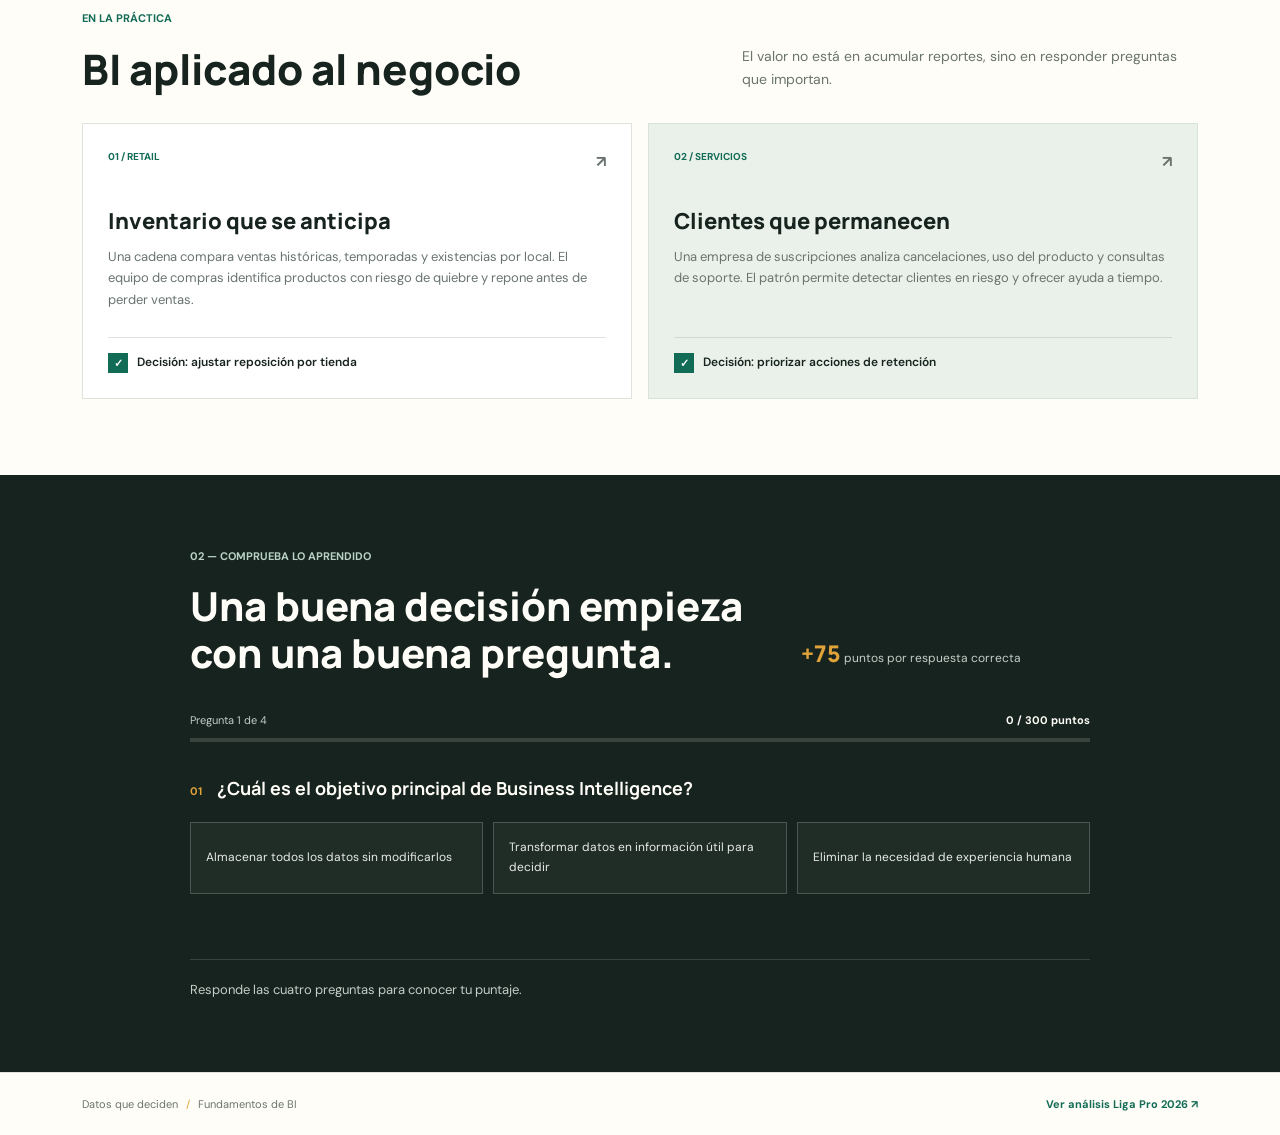
==== commit 762762d1: "boton para acceder al silabo" ====
--- a/index.html
+++ b/index.html
@@ -21,6 +21,7 @@
 			<div class="collapse navbar-collapse" id="mainNavigation"><div class="navbar-nav ms-auto align-items-lg-center gap-lg-2">
 				<a class="nav-link active" aria-current="page" href="index.html">Fundamentos de BI</a>
 				<a class="nav-link nav-cta" href="dashboard.html">Dashboard Liga Pro <span aria-hidden="true">↗</span></a>
+				<a class="nav-link" href="silabo.html">Sílabo</a>
 				<button class="btn btn-theme ms-lg-2" type="button" data-theme-toggle aria-label="Cambiar a tema oscuro" aria-pressed="false"><span class="theme-icon" aria-hidden="true">☾</span><span class="theme-label">Tema oscuro</span></button>
 			</div></div>
 		</div>
--- a/css/style.css
+++ b/css/style.css
@@ -220,3 +220,283 @@
   html { scroll-behavior: auto; }
   *, *::before, *::after { transition-duration: .01ms !important; animation-duration: .01ms !important; }
 }
+
+/* Portada del sílabo y panel de datos generales de la asignatura. */
+.syllabus-page { overflow-x: hidden; background: var(--paper); }
+.syllabus-hero { position: relative; overflow: hidden; padding: 62px 0 0; background: #17231f; background-image: linear-gradient(120deg, rgba(23,35,31,.98), rgba(18,107,85,.78)), repeating-linear-gradient(0deg, transparent, transparent 47px, rgba(255,255,255,.05) 48px), repeating-linear-gradient(90deg, transparent, transparent 47px, rgba(255,255,255,.05) 48px); color: #fffdf8; }
+.syllabus-hero-inner { position: relative; }
+.syllabus-overline, .course-code { color: #c3d6c8; font-size: 10px; font-weight: 700; }
+.syllabus-overline { display: flex; align-items: center; gap: 9px; margin-bottom: 41px; }
+.live-mark { width: 7px; height: 7px; border-radius: 50%; background: var(--gold); box-shadow: 0 0 0 4px rgba(224,163,58,.15); }
+.overline-divider { color: #6f887a; }
+.course-code { margin: 0 0 11px; color: #f0c36e; }
+.course-code span { padding: 0 5px; color: #93a99a; }
+.syllabus-hero h1 { max-width: 800px; margin: 0; color: #fffdf8; font-size: 54px; font-weight: 800; line-height: 1.08; }
+.syllabus-hero h1 span { color: #bcd3c5; }
+.syllabus-lede { max-width: 565px; margin: 18px 0 24px; color: #d2d9d2; font-size: 14px; }
+.syllabus-start, .project-open { padding: 10px 14px; border: 1px solid #a9c4b5; border-radius: 0; color: #fffdf8; font-size: 12px; font-weight: 700; }
+.syllabus-start:hover, .project-open:hover { border-color: #fffdf8; background: #fffdf8; color: var(--ink); }
+.syllabus-start span, .project-open span { margin-left: 12px; }
+.syllabus-hero-aside { padding-left: 29px; border-left: 1px solid rgba(255,255,255,.24); }
+.hero-metric { display: flex; align-items: baseline; justify-content: space-between; padding: 13px 0; border-bottom: 1px solid rgba(255,255,255,.16); }
+.hero-metric span { color: #b9c5bd; font-size: 9px; font-weight: 700; }
+.hero-metric strong { color: #fffdf8; font-family: var(--font-display); font-size: 30px; font-weight: 800; }
+.hero-metric small { color: #b9c5bd; font-family: var(--font-body); font-size: 13px; }
+.course-detail-link { display: flex; justify-content: space-between; width: 100%; margin-top: 12px; padding: 10px 0; border: 0; background: transparent; color: #d2d9d2; font-size: 11px; text-align: left; }
+.course-detail-link:hover { color: #f0c36e; }
+.syllabus-ribbon { display: flex; justify-content: space-between; margin-top: 58px; padding: 12px 0; border-top: 1px solid rgba(255,255,255,.19); color: #b9c5bd; font-size: 9px; font-weight: 700; }
+
+.syllabus-overview { padding: 42px 0 18px; background: var(--surface); }
+.overview-heading { display: flex; align-items: end; justify-content: space-between; gap: 16px; margin-bottom: 17px; }
+.overview-heading .eyebrow { margin-bottom: 7px; }
+.overview-heading h2 { margin: 0; font-size: 24px; font-weight: 800; }
+.status-badge { padding: 6px 8px; border: 1px solid var(--line); color: var(--green); font-size: 9px; font-weight: 700; white-space: nowrap; }
+.status-badge span { margin-right: 5px; font-size: 7px; }
+.overview-panel { display: grid; grid-template-columns: 1.2fr .8fr; border: 1px solid var(--line); background: var(--card); }
+.overview-main { padding: 25px; }
+.overview-subject { display: flex; align-items: flex-start; gap: 15px; }
+.subject-mark { display: grid; flex: 0 0 43px; height: 43px; place-items: center; background: var(--green); color: #fff; font-family: var(--font-display); font-size: 15px; font-weight: 800; }
+.overview-subject > div > span { color: var(--muted); font-size: 9px; font-weight: 700; }
+.overview-subject h3 { margin: 5px 0; font-size: 19px; font-weight: 800; line-height: 1.25; }
+.overview-subject p { margin: 0; color: var(--muted); font-size: 11px; }
+.overview-subject p span { padding: 0 5px; color: var(--gold); }
+.overview-badges { display: flex; flex-wrap: wrap; gap: 7px; margin: 20px 0 0 58px; }
+.overview-badges span { padding: 4px 8px; border: 1px solid var(--line); color: var(--muted); font-size: 10px; }
+.overview-actions { display: grid; align-content: center; padding: 12px 21px; border-left: 1px solid var(--line); }
+.overview-action { display: grid; grid-template-columns: 28px 1fr 16px; align-items: center; gap: 8px; min-height: 43px; padding: 7px 0; border: 0; border-bottom: 1px solid var(--line); background: transparent; color: var(--ink); text-align: left; font-size: 11px; font-weight: 600; transition: color .18s ease, padding .18s ease; }
+.overview-action:last-child { border-bottom: 0; }
+.overview-action:hover { padding-left: 5px; color: var(--green); }
+.action-index { color: var(--green); font-size: 9px; }
+.action-arrow { color: var(--muted); font-size: 14px; }
+
+/* Modales con jerarquía de lectura y desglose visual de horas. */
+.syllabus-modal .modal-content { border: 1px solid var(--line); border-radius: 0; background: var(--card); color: var(--ink); }
+.syllabus-modal .modal-header { align-items: flex-start; padding: 23px 25px 15px; border-bottom-color: var(--line); }
+.syllabus-modal .modal-title { font-size: 23px; font-weight: 800; }
+.modal-kicker { margin: 0 0 6px; color: var(--green); font-size: 9px; font-weight: 700; }
+.syllabus-modal .modal-body { padding: 22px 25px 27px; }
+html[data-theme="dark"] .syllabus-modal .btn-close { filter: invert(1); }
+.detail-list { margin: 0; }
+.detail-list > div { display: grid; grid-template-columns: minmax(120px, .75fr) 1.25fr; gap: 15px; padding: 11px 0; border-bottom: 1px solid var(--line); }
+.detail-list > div:last-child { border-bottom: 0; }
+.detail-list dt { color: var(--muted); font-size: 11px; font-weight: 500; }
+.detail-list dd { margin: 0; color: var(--ink); font-size: 12px; font-weight: 700; }
+.period-range { display: flex; align-items: center; justify-content: space-between; gap: 10px; margin: 0 0 18px; color: var(--ink); font-family: var(--font-display); font-size: 15px; font-weight: 700; }
+.period-range span { color: var(--green); }
+.hour-breakdown { display: grid; grid-template-columns: 1fr 1fr; gap: 8px; }
+.hour-breakdown > div { display: flex; flex-direction: column; gap: 5px; padding: 15px; border: 1px solid var(--line); background: var(--surface); }
+.hour-breakdown span { color: var(--muted); font-size: 9px; font-weight: 700; }
+.hour-breakdown strong { color: var(--ink); font-family: var(--font-display); font-size: 22px; }
+.hour-breakdown .hour-total { grid-column: 1 / -1; flex-direction: row; align-items: center; justify-content: space-between; border-color: var(--green); background: var(--green); }
+.hour-total span, .hour-total strong { color: #fff; }
+.teacher-modal-body { display: flex; align-items: center; gap: 16px; }
+.teacher-initials { display: grid; flex: 0 0 50px; height: 50px; place-items: center; background: var(--green); color: white; font-family: var(--font-display); font-size: 17px; font-weight: 800; }
+.teacher-modal-body h3 { margin: 0 0 9px; font-size: 16px; font-weight: 800; }
+.teacher-modal-body a { display: block; color: var(--green); font-size: 11px; text-decoration: none; }
+
+/* Pestañas de propósito formativo. */
+.syllabus-section { background: var(--paper); }
+.syllabus-tabs { gap: 5px; border-bottom: 1px solid var(--line); }
+.syllabus-tabs .nav-link { display: flex; align-items: center; gap: 9px; padding: 12px 15px; border: 1px solid transparent; border-bottom: 0; border-radius: 0; background: transparent; color: var(--muted); font-size: 12px; font-weight: 700; }
+.syllabus-tabs .nav-link span { color: var(--green); font-size: 9px; }
+.syllabus-tabs .nav-link.active { border-color: var(--line); background: var(--card); color: var(--ink); }
+.syllabus-tabs .nav-link:hover { color: var(--green); }
+.syllabus-tab-content { min-height: 206px; padding: 25px; border: 1px solid var(--line); border-top: 0; background: var(--card); }
+.syllabus-tab-content .tab-pane { display: grid; grid-template-columns: 105px 1fr 40px; align-items: start; gap: 22px; }
+.tab-index { color: var(--green); font-size: 10px; font-weight: 700; }
+.tab-index span { color: var(--muted); }
+.syllabus-tab-content h3 { margin: 0 0 10px; font-size: 20px; font-weight: 800; }
+.syllabus-tab-content p { max-width: 680px; margin: 0; color: var(--muted); font-size: 13px; }
+.tab-symbol { color: var(--gold); font-family: var(--font-display); font-size: 27px; text-align: right; }
+
+/* Ruta de aprendizaje, medidor de experiencia y acordeón de unidades. */
+.learning-section { background: var(--surface); }
+.progress-console { max-width: 100%; margin-bottom: 18px; padding: 17px 19px; border: 1px solid var(--line); background: var(--card); }
+.progress-console-top, .progress-console-bottom { display: flex; align-items: center; justify-content: space-between; gap: 10px; }
+.progress-console-top > div:first-child { display: flex; flex-direction: column; }
+.console-label { color: var(--muted); font-size: 9px; font-weight: 700; }
+.progress-console-top strong { color: var(--ink); font-family: var(--font-display); font-size: 14px; }
+.xp-counter { padding: 5px 9px; border: 1px solid rgba(224,163,58,.5); color: #a66b05; font-size: 10px; font-weight: 700; }
+.xp-counter span { color: var(--gold); }
+.xp-counter strong { color: inherit; font-size: 13px; }
+.syllabus-progress { height: 5px; margin: 13px 0 8px; border-radius: 0; background: var(--surface); }
+.syllabus-progress .progress-bar { background: var(--green); transition: width .4s ease; }
+.progress-console-bottom { color: var(--muted); font-size: 10px; }
+.reset-progress { padding: 4px 0; border: 0; background: transparent; color: var(--green); font-size: 10px; font-weight: 700; text-decoration: underline; text-underline-offset: 3px; }
+.unit-accordion { border-top: 1px solid var(--line); }
+.unit-item { border: 0; border-bottom: 1px solid var(--line); background: var(--card); }
+.unit-item .accordion-button { gap: 15px; min-height: 85px; padding: 16px 20px; background: var(--card); box-shadow: none; color: var(--ink); }
+.unit-item .accordion-button::after { display: none; }
+.unit-number { display: grid; flex: 0 0 37px; height: 37px; place-items: center; border: 1px solid var(--line); color: var(--green); font-family: var(--font-display); font-size: 11px; font-weight: 800; }
+.unit-heading-text { display: flex; flex: 1; flex-direction: column; gap: 4px; }
+.unit-heading-text strong { color: var(--ink); font-family: var(--font-display); font-size: 15px; font-weight: 800; }
+.unit-heading-text small { color: var(--muted); font-size: 10px; }
+.unit-status { color: var(--green); font-size: 20px; transition: transform .2s ease; }
+.unit-item .accordion-button:not(.collapsed) .unit-status { transform: rotate(45deg); }
+.unit-item.unit-is-complete .unit-number { border-color: var(--green); background: var(--green); color: white; }
+.unit-item.unit-is-complete .unit-status { color: var(--green); }
+.unit-item .accordion-body { padding: 0 20px 22px 72px; }
+.unit-prompt { max-width: 680px; margin: 0 0 14px; color: var(--muted); font-size: 12px; }
+.topic-grid { display: flex; flex-wrap: wrap; gap: 7px; margin-bottom: 17px; }
+.topic-grid span { padding: 6px 9px; border: 1px solid var(--line); background: var(--surface); color: var(--ink); font-size: 10px; }
+.unit-complete { display: inline-flex; align-items: center; gap: 8px; padding: 8px 11px; border: 1px solid var(--green); border-radius: 0; background: transparent; color: var(--green); font-size: 10px; font-weight: 700; transition: background .18s ease, color .18s ease; }
+.unit-complete:hover, .unit-complete.is-complete { background: var(--green); color: white; }
+
+/* Flip cards con alternativa funcional por clic, foco y movimiento reducido. */
+.skills-section { background: var(--paper); }
+.skill-hint { padding: 6px 0; border: 0; background: transparent; color: var(--green); font-size: 11px; font-weight: 700; }
+.skill-hint span { margin-left: 5px; color: var(--gold); font-size: 16px; }
+.skill-card { display: block; width: 100%; height: 220px; padding: 0; border: 0; background: transparent; color: inherit; perspective: 900px; text-align: left; }
+.skill-card:focus-visible { outline: 2px solid var(--gold); outline-offset: 4px; }
+.skill-card-inner { position: relative; display: block; width: 100%; height: 100%; transform-style: preserve-3d; transition: transform .55s cubic-bezier(.2,.7,.2,1); }
+.skill-card:hover .skill-card-inner, .skill-card:focus-visible .skill-card-inner, .skill-card.is-flipped .skill-card-inner { transform: rotateY(180deg); }
+.skill-face { position: absolute; inset: 0; display: flex; flex-direction: column; align-items: flex-start; justify-content: flex-end; padding: 20px; border: 1px solid var(--line); backface-visibility: hidden; }
+.skill-front { background: var(--card); }
+.skill-card:nth-child(3n + 2) .skill-front { background: var(--surface); }
+.skill-index { position: absolute; top: 17px; left: 19px; color: var(--green); font-size: 9px; font-weight: 700; }
+.skill-icon { position: absolute; top: 36px; right: 20px; color: var(--gold); font-family: var(--font-display); font-size: 36px; line-height: 1; }
+.skill-front strong { max-width: 240px; color: var(--ink); font-family: var(--font-display); font-size: 19px; font-weight: 800; line-height: 1.2; }
+.skill-front small { margin-top: 10px; color: var(--muted); font-size: 8px; font-weight: 700; }
+.skill-back { justify-content: space-between; transform: rotateY(180deg); background: var(--green); color: white; }
+.skill-back .skill-index { position: static; color: #d9eee3; }
+.skill-back strong { margin: auto 0; font-family: var(--font-display); font-size: 15px; font-weight: 700; line-height: 1.45; }
+.skill-back-action { color: #d9eee3; font-size: 10px; }
+
+/* Fechas de evaluación como línea de tiempo responsiva. */
+.timeline-section { overflow: hidden; background: var(--surface); }
+.evaluation-timeline { position: relative; display: grid; grid-template-columns: repeat(3, minmax(0, 1fr)); gap: 0; margin: 38px 0 0; padding: 0; list-style: none; }
+.evaluation-timeline::before { position: absolute; top: 8px; right: 14%; left: 14%; height: 1px; background: var(--line); content: ''; }
+.timeline-item { position: relative; display: flex; flex-direction: column; align-items: center; min-height: 165px; padding: 0 12px; text-align: center; }
+.timeline-node { z-index: 1; width: 17px; height: 17px; margin-bottom: 17px; border: 4px solid var(--surface); border-radius: 50%; background: var(--green); box-shadow: 0 0 0 1px var(--green); }
+.timeline-label { color: var(--muted); font-size: 9px; font-weight: 700; }
+.timeline-item > strong { margin: 7px 0 2px; color: var(--ink); font-family: var(--font-display); font-size: 22px; font-weight: 800; }
+.timeline-item time { color: var(--green); font-size: 12px; font-weight: 700; }
+.timeline-sequence { margin-top: 10px; color: var(--muted); font-size: 9px; }
+.timeline-sequence span { color: #a5afa8; }
+
+/* Banda de proyecto, panel lateral y biblioteca de consulta. */
+.project-band { padding: 42px 0; background: #17231f; color: #fffdf8; }
+.project-band-inner { display: flex; align-items: center; justify-content: space-between; gap: 24px; }
+.project-band .eyebrow { margin-bottom: 8px; color: #b9d1c6; }
+.project-band h2 { max-width: 600px; margin: 0; font-size: 27px; font-weight: 800; }
+.project-band p:not(.eyebrow) { max-width: 600px; margin: 8px 0 0; color: #c4cec7; font-size: 12px; }
+.project-open { flex: 0 0 auto; }
+.project-offcanvas { width: min(480px, 100%); border-left: 1px solid var(--line); background: var(--card); color: var(--ink); }
+.project-offcanvas .offcanvas-header { align-items: flex-start; padding: 26px 25px 17px; border-bottom: 1px solid var(--line); }
+.project-offcanvas .offcanvas-title { color: var(--ink); font-family: var(--font-display); font-size: 34px; font-weight: 800; }
+html[data-theme="dark"] .project-offcanvas .btn-close { filter: invert(1); }
+.project-offcanvas .offcanvas-body { padding: 23px 25px; }
+.project-tag { display: inline-block; padding: 5px 7px; background: var(--surface); color: var(--green); font-size: 9px; font-weight: 700; }
+.project-offcanvas h3 { margin: 18px 0; font-size: 20px; font-weight: 800; line-height: 1.35; }
+.project-offcanvas p { color: var(--muted); font-size: 13px; }
+.project-offcanvas .project-offcanvas-label { margin: 24px 0 6px; color: var(--green); font-size: 9px; font-weight: 700; }
+.project-flow { display: flex; flex-wrap: wrap; align-items: center; gap: 8px; margin: 22px 0; }
+.project-flow span { padding: 7px 9px; border: 1px solid var(--line); color: var(--ink); font-size: 9px; }
+.project-flow b { color: var(--gold); font-size: 12px; }
+.btn-project-close { padding: 9px 12px; border: 1px solid var(--green); border-radius: 0; color: var(--green); font-size: 11px; font-weight: 700; }
+.btn-project-close:hover { background: var(--green); color: #fff; }
+.resources-section { background: var(--paper); }
+.resource-group-title { display: flex; justify-content: space-between; gap: 10px; margin: 0 0 12px; color: var(--ink); font-family: var(--font-display); font-size: 14px; font-weight: 800; }
+.resource-group-title span { align-self: center; color: var(--muted); font-family: var(--font-body); font-size: 8px; font-weight: 700; }
+.resource-grid { display: grid; grid-template-columns: repeat(2, minmax(0, 1fr)); gap: 8px; }
+.resource-link { position: relative; display: flex; min-height: 105px; flex-direction: column; justify-content: space-between; padding: 13px; border: 1px solid var(--line); background: var(--card); color: var(--ink); text-decoration: none; transition: transform .18s ease, border-color .18s ease, background .18s ease; }
+.resource-link:hover { transform: translateY(-3px); border-color: var(--green); background: var(--surface); color: var(--ink); }
+.resource-type { color: var(--green); font-size: 8px; font-weight: 700; }
+.resource-link strong { max-width: 90%; font-family: var(--font-display); font-size: 12px; font-weight: 700; line-height: 1.35; }
+.resource-link > span:last-child { position: absolute; right: 12px; bottom: 11px; color: var(--muted); font-size: 13px; }
+
+/* Perfil docente con acabado translúcido tipo glassmorphism. */
+.instructor-section { padding-top: 15px; background: var(--paper); }
+.instructor-glass { position: relative; display: grid; grid-template-columns: .9fr 1.1fr; gap: 25px; overflow: hidden; padding: 29px; border: 1px solid rgba(18,107,85,.23); background: linear-gradient(130deg, rgba(18,107,85,.09), rgba(224,163,58,.07)), var(--card); box-shadow: 0 18px 55px rgba(23,35,31,.08); }
+.instructor-identity { position: relative; padding: 5px 18px 5px 78px; }
+.instructor-avatar { position: absolute; top: 4px; left: 0; display: grid; width: 57px; height: 57px; place-items: center; border: 1px solid rgba(18,107,85,.35); background: rgba(18,107,85,.12); color: var(--green); font-family: var(--font-display); font-size: 17px; font-weight: 800; backdrop-filter: blur(10px); }
+.instructor-identity .eyebrow { margin-bottom: 8px; }
+.instructor-identity h2 { margin: 0; color: var(--ink); font-size: 22px; font-weight: 800; line-height: 1.2; }
+.instructor-identity > p:not(.eyebrow) { margin: 8px 0 14px; color: var(--muted); font-size: 11px; }
+.instructor-contact { display: flex; flex-direction: column; gap: 4px; }
+.instructor-contact a { color: var(--green); font-size: 10px; text-decoration: none; }
+.instructor-contact a:hover { text-decoration: underline; text-underline-offset: 3px; }
+.instructor-credentials { display: grid; grid-template-columns: 1fr 1fr; gap: 16px; padding-left: 25px; border-left: 1px solid var(--line); }
+.credential-block h3 { margin: 0 0 13px; color: var(--green); font-family: var(--font-body); font-size: 9px; font-weight: 700; }
+.credential-block p { display: flex; flex-direction: column; gap: 3px; margin: 0 0 11px; color: var(--muted); font-size: 10px; }
+.credential-block p strong { color: var(--ink); font-size: 11px; }
+.experience-tags { display: flex; flex-wrap: wrap; gap: 6px; }
+.experience-tags span { padding: 6px 8px; border: 1px solid var(--line); color: var(--ink); font-size: 9px; font-weight: 700; }
+.experience-tags small { display: block; margin-top: 3px; color: var(--muted); font-size: 8px; font-weight: 500; }
+.footer-links { display: inline-flex; flex-wrap: wrap; gap: 15px; }
+
+@media (max-width: 991.98px) {
+  .syllabus-hero h1 { font-size: 44px; }
+  .syllabus-hero-aside { padding: 10px 0 0; border-top: 1px solid rgba(255,255,255,.24); border-left: 0; }
+  .hero-metric { display: inline-flex; width: 48%; padding-right: 12px; }
+  .course-detail-link { max-width: 420px; }
+  .overview-panel { grid-template-columns: 1fr; }
+  .overview-actions { grid-template-columns: repeat(3, minmax(0, 1fr)); padding: 8px 15px; border-top: 1px solid var(--line); border-left: 0; }
+  .overview-action { grid-template-columns: 23px 1fr 12px; padding: 8px; border-right: 1px solid var(--line); border-bottom: 0; font-size: 10px; }
+  .overview-action:last-child { border-right: 0; }
+  .overview-action:hover { padding-left: 12px; }
+  .instructor-glass { grid-template-columns: 1fr; }
+  .instructor-credentials { padding: 20px 0 0; border-top: 1px solid var(--line); border-left: 0; }
+}
+
+@media (max-width: 767.98px) {
+  .syllabus-hero { padding-top: 40px; }
+  .syllabus-overline { flex-wrap: wrap; margin-bottom: 29px; font-size: 9px; }
+  .syllabus-hero h1 { font-size: 36px; }
+  .syllabus-lede { font-size: 13px; }
+  .syllabus-hero-aside { margin-top: 3px; }
+  .hero-metric strong { font-size: 25px; }
+  .syllabus-ribbon { margin-top: 37px; font-size: 8px; }
+  .overview-heading { align-items: flex-start; }
+  .overview-heading h2 { font-size: 21px; }
+  .status-badge { margin-top: 15px; font-size: 8px; }
+  .overview-main { padding: 19px; }
+  .overview-subject h3 { font-size: 16px; }
+  .overview-badges { margin-left: 0; }
+  .overview-actions { grid-template-columns: 1fr; }
+  .overview-action, .overview-action:last-child { min-height: 40px; padding: 7px 2px; border-right: 0; border-bottom: 1px solid var(--line); }
+  .overview-action:last-child { border-bottom: 0; }
+  .detail-list > div { grid-template-columns: 1fr; gap: 3px; }
+  .syllabus-tabs { flex-wrap: nowrap; overflow-x: auto; }
+  .syllabus-tabs .nav-link { flex: 0 0 auto; padding: 10px; font-size: 10px; }
+  .syllabus-tab-content { min-height: 230px; padding: 18px; }
+  .syllabus-tab-content .tab-pane { grid-template-columns: 1fr 27px; gap: 12px; }
+  .tab-index { grid-column: 1 / -1; }
+  .syllabus-tab-content h3 { font-size: 18px; }
+  .unit-item .accordion-button { gap: 10px; min-height: 77px; padding: 12px; }
+  .unit-number { flex-basis: 31px; height: 31px; }
+  .unit-heading-text strong { font-size: 12px; }
+  .unit-heading-text small { font-size: 9px; }
+  .unit-item .accordion-body { padding: 0 12px 18px; }
+  .progress-console { padding: 14px; }
+  .progress-console-bottom { align-items: flex-start; }
+  .skill-card { height: 215px; }
+  .skill-face { padding: 14px; }
+  .skill-index { top: 13px; left: 13px; }
+  .skill-icon { top: 31px; right: 14px; font-size: 30px; }
+  .skill-front strong { font-size: 15px; }
+  .skill-back strong { font-size: 12px; }
+  .evaluation-timeline { grid-template-columns: 1fr; gap: 0; margin-left: 5px; }
+  .evaluation-timeline::before { top: 9px; bottom: 35px; left: 8px; width: 1px; height: auto; }
+  .timeline-item { display: grid; grid-template-columns: 25px 1fr auto; align-items: center; justify-items: start; gap: 4px 10px; min-height: 88px; padding: 0; text-align: left; }
+  .timeline-node { grid-row: 1 / span 3; width: 15px; height: 15px; margin: 0; }
+  .timeline-label { grid-column: 2; }
+  .timeline-item > strong { grid-column: 2; margin: 0; font-size: 18px; }
+  .timeline-item time { grid-column: 3; grid-row: 2; font-size: 10px; }
+  .timeline-sequence { display: none; }
+  .project-band-inner { align-items: flex-start; flex-direction: column; }
+  .project-band h2 { font-size: 23px; }
+  .resource-grid { grid-template-columns: 1fr; }
+  .resource-link { min-height: 88px; }
+  .instructor-glass { gap: 20px; padding: 21px; }
+  .instructor-identity { padding-left: 0; }
+  .instructor-avatar { position: relative; top: auto; left: auto; margin-bottom: 15px; }
+  .instructor-credentials { grid-template-columns: 1fr; gap: 15px; }
+  .footer-links { gap: 10px; }
+}
+
+@media (prefers-reduced-motion: reduce) {
+  .skill-card-inner { transition: none; }
+  .skill-card:hover .skill-card-inner { transform: none; }
+  .skill-card.is-flipped .skill-card-inner, .skill-card:focus-visible .skill-card-inner { transform: rotateY(180deg); }
+}
